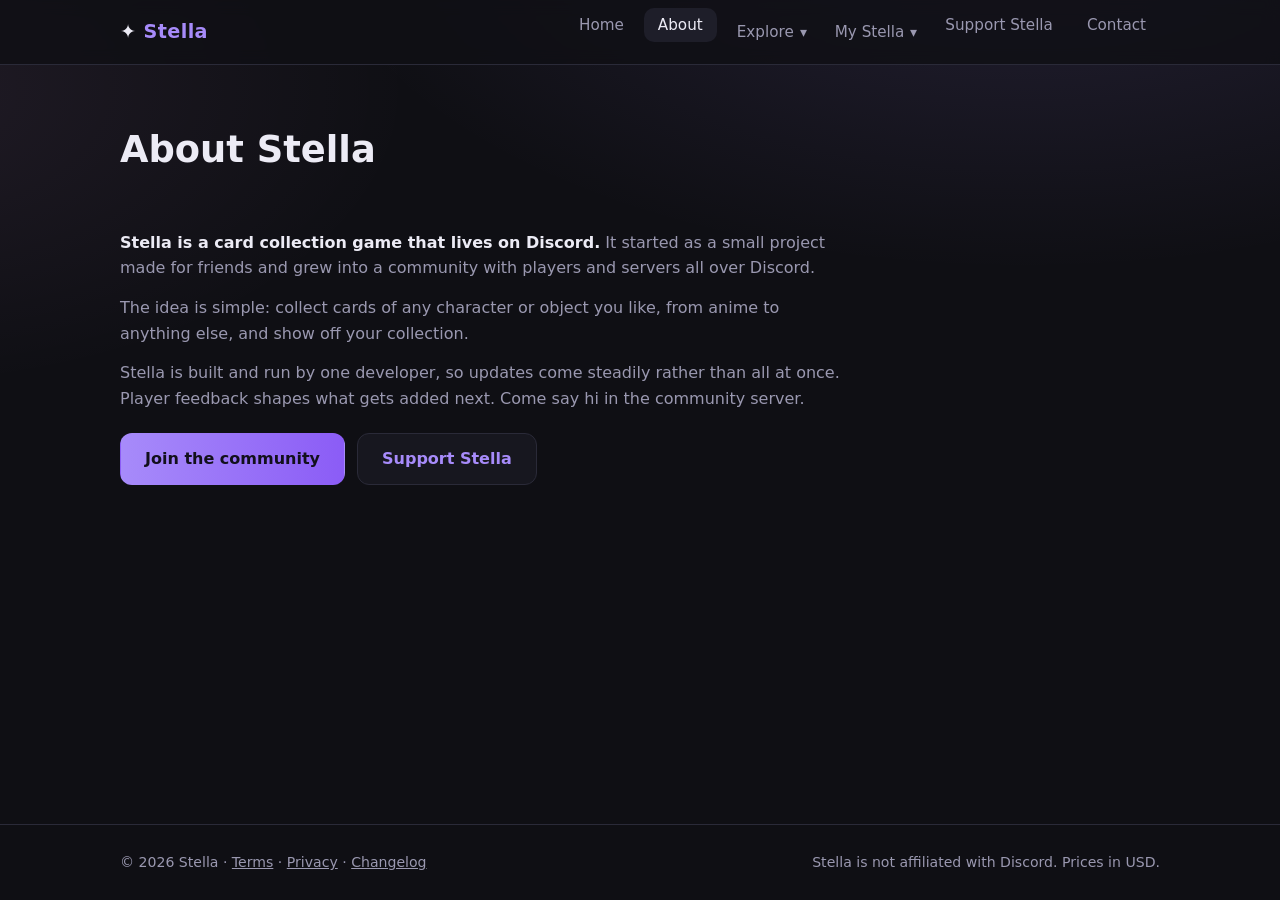
==== about.html @ 1bbbe1de "Changelog page, Explore nav, footer link, policy wording for clan management and public pages Co-Aut" ====
<!DOCTYPE html>
<html lang="en">
<head>
<meta charset="utf-8">
<meta name="viewport" content="width=device-width, initial-scale=1">
<title>About — Stella</title>
<meta name="description" content="About Stella, a card collection game on Discord.">
<meta name="theme-color" content="#0f0f14">
<link rel="stylesheet" href="styles.css">
</head>
<body>
<header><div class="wrap nav">
  <a class="brand" href="index.html">✦ <span>Stella</span></a>
  <nav><ul><li><a class="link" href="index.html">Home</a></li><li><a class="link active" href="about.html">About</a></li><li class="dd"><a class="link" href="characters.html" data-app="characters.html">Explore</a><button class="caret" type="button" aria-label="Explore menu" aria-expanded="false">▾</button><ul class="menu"><li><a href="characters.html" data-app="characters.html">🔎 Characters</a></li><li><a href="events.html" data-app="events.html">🎉 Events</a></li><li><a href="clans.html" data-app="clans.html">🛡️ Clans</a></li><li><a href="stats.html" data-app="stats.html">📊 Stats &amp; leaderboards</a></li></ul></li><li class="dd"><a class="link" href="account.html" data-app="account.html">My Stella</a><button class="caret" type="button" aria-label="My Stella menu" aria-expanded="false">▾</button><ul class="menu"><li><a href="account.html" data-app="account.html">📊 My stats</a></li><li><a href="cards.html" data-app="cards.html">🃏 My cards</a></li><li><a href="albums.html" data-app="albums.html">📚 Albums</a></li><li><a href="home.html" data-app="home.html">🏠 My home</a></li><li><a href="achievements.html" data-app="achievements.html">🏆 Achievements</a></li><li><a href="clan.html" data-app="clan.html">🛡️ My clan</a></li></ul></li><li><a class="link" href="support.html">Support Stella</a></li><li><a class="link" href="contact.html">Contact</a></li></ul></nav>
</div></header>

<div class="wrap">
  <div class="page-title"><h1>About Stella</h1></div>
  <section class="prose">
    <p><strong>Stella is a card collection game that lives on Discord.</strong> It started as a small project made for friends and grew into a community with players and servers all over Discord.</p>
    <p>The idea is simple: collect cards of any character or object you like, from anime to anything else, and show off your collection.</p>
    <p>Stella is built and run by one developer, so updates come steadily rather than all at once. Player feedback shapes what gets added next. Come say hi in the community server.</p>
    <div class="btns" style="justify-content:flex-start;margin-top:22px">
      <a class="btn primary" data-link="discordInvite" href="#">Join the community</a>
      <a class="btn" href="support.html">Support Stella</a>
    </div>
  </section>
</div>

<footer><div class="wrap">
  <span>© <script>document.write(new Date().getFullYear())</script> Stella · <a href="terms.html">Terms</a> · <a href="privacy.html">Privacy</a> · <a href="changelog.html">Changelog</a></span>
  <span>Stella is not affiliated with Discord. Prices in USD.</span>
</div></footer>
<script src="config.js"></script>
<script src="main.js"></script>
</body>
</html>
---- styles.css ----
:root {
  --bg: #0f0f14;
  --panel: #17171f;
  --panel-2: #1e1e29;
  --line: #2a2a38;
  --text: #ecebf5;
  --muted: #9a98b0;
  --accent: #a78bfa;
  --accent-2: #f0abfc;
  --radius: 16px;
}
* { box-sizing: border-box; margin: 0; padding: 0; }
html { scroll-behavior: smooth; }
body {
  font-family: system-ui, -apple-system, "Segoe UI", Roboto, sans-serif;
  background:
    radial-gradient(1200px 600px at 80% -10%, rgba(167,139,250,.14), transparent 60%),
    radial-gradient(900px 500px at -10% 10%, rgba(240,171,252,.08), transparent 60%),
    var(--bg);
  color: var(--text);
  line-height: 1.6;
  min-height: 100vh;
  display: flex;
  flex-direction: column;
}
a { color: var(--accent); text-decoration: none; }
a:hover { text-decoration: underline; }
.wrap { width: min(1040px, 92%); margin: 0 auto; }

/* header */
header { border-bottom: 1px solid var(--line); background: rgba(15,15,20,.8); backdrop-filter: blur(8px); position: sticky; top: 0; z-index: 10; }
.nav { display: flex; align-items: center; justify-content: space-between; height: 64px; }
.brand { font-weight: 700; font-size: 1.2rem; color: var(--text); letter-spacing: .02em; }
.brand span { color: var(--accent); }
.nav ul { display: flex; gap: 6px; list-style: none; }
.nav a.link { color: var(--muted); padding: 8px 14px; border-radius: 10px; font-size: .95rem; }
.nav a.link:hover { color: var(--text); background: var(--panel); text-decoration: none; }
.nav a.link.active { color: var(--text); background: var(--panel-2); }

/* hero */
.hero { padding: 90px 0 60px; text-align: center; }
.hero h1 { font-size: clamp(2.4rem, 6vw, 4rem); line-height: 1.1; margin-bottom: 18px; }
.hero h1 em { font-style: normal; background: linear-gradient(90deg, var(--accent), var(--accent-2)); -webkit-background-clip: text; background-clip: text; color: transparent; }
.hero p { color: var(--muted); font-size: 1.15rem; max-width: 620px; margin: 0 auto 30px; }
.btns { display: flex; gap: 12px; justify-content: center; flex-wrap: wrap; }
.btn {
  display: inline-block; padding: 12px 24px; border-radius: 12px; font-weight: 600; font-size: 1rem;
  border: 1px solid var(--line); background: var(--panel); color: var(--text); cursor: pointer; font-family: inherit;
}
.btn:hover { text-decoration: none; border-color: var(--accent); }
.btn.primary { background: linear-gradient(90deg, var(--accent), #8b5cf6); border-color: transparent; color: #12101c; }
.btn.primary:hover { filter: brightness(1.1); }

/* sections */
section { padding: 40px 0; }
h2 { font-size: 1.7rem; margin-bottom: 8px; }
.sub { color: var(--muted); margin-bottom: 26px; }
.grid { display: grid; gap: 16px; grid-template-columns: repeat(auto-fit, minmax(240px, 1fr)); }
.card { background: var(--panel); border: 1px solid var(--line); border-radius: var(--radius); padding: 24px; }
.card h3 { margin-bottom: 6px; font-size: 1.1rem; }
.card p { color: var(--muted); font-size: .95rem; }
.page-title { padding: 56px 0 10px; }
.page-title h1 { font-size: 2.3rem; }
.prose p { color: var(--muted); margin-bottom: 14px; max-width: 720px; }
.prose p strong { color: var(--text); }

/* support */
.toggle { display: inline-flex; background: var(--panel); border: 1px solid var(--line); border-radius: 12px; padding: 4px; margin-bottom: 26px; }
.toggle button { background: none; border: 0; color: var(--muted); padding: 10px 22px; border-radius: 9px; font-size: .98rem; font-weight: 600; cursor: pointer; font-family: inherit; }
.toggle button.on { background: var(--panel-2); color: var(--text); }
.tier { display: flex; flex-direction: column; }
.tier .price { font-size: 2rem; font-weight: 700; margin: 8px 0 4px; }
.tier .price small { font-size: .9rem; color: var(--muted); font-weight: 500; }
.tier ul { list-style: none; margin: 14px 0 20px; color: var(--muted); font-size: .93rem; flex: 1; }
.tier li { padding: 5px 0 5px 22px; position: relative; }
.tier li::before { content: "✦"; position: absolute; left: 0; color: var(--accent); font-size: .8rem; top: 8px; }
.tier .btn { text-align: center; }
.hidden { display: none !important; }
.note { background: var(--panel); border: 1px dashed var(--line); border-radius: 12px; padding: 14px 18px; color: var(--muted); font-size: .9rem; margin-top: 22px; }
.note strong { color: var(--text); }
.custom { display: flex; gap: 8px; align-items: center; margin-top: 8px; }
.custom input { flex: 1; min-width: 0; background: var(--bg); border: 1px solid var(--line); color: var(--text); border-radius: 10px; padding: 11px 12px; font-size: 1rem; font-family: inherit; }

/* footer */
footer { margin-top: auto; border-top: 1px solid var(--line); padding: 26px 0; color: var(--muted); font-size: .88rem; }
footer .wrap { display: flex; justify-content: space-between; flex-wrap: wrap; gap: 10px; }

@media (max-width: 560px) {
  .nav { height: auto; padding: 10px 0; flex-direction: column; gap: 6px; }
  .hero { padding: 56px 0 36px; }
}

/* stats + account */
.tiles { display: grid; gap: 12px; grid-template-columns: repeat(auto-fit, minmax(150px, 1fr)); margin-bottom: 8px; }
.tile { background: var(--panel); border: 1px solid var(--line); border-radius: var(--radius); padding: 18px; }
.tile b { display: block; font-size: 1.7rem; }
.tile span { color: var(--muted); font-size: .9rem; }
.board { width: 100%; border-collapse: collapse; }
.board td { padding: 9px 6px; border-bottom: 1px solid var(--line); }
.board tr:last-child td { border-bottom: 0; }
.board td:first-child { width: 44px; color: var(--muted); }
.board td:last-child { text-align: right; font-weight: 600; }
.profile { display: flex; align-items: center; gap: 16px; margin-bottom: 18px; }
.profile img { border-radius: 50%; background: var(--panel); }
.cardgrid { display: grid; gap: 12px; grid-template-columns: repeat(auto-fill, minmax(150px, 1fr)); margin-top: 16px; }
.mc { background: var(--panel); border: 1px solid var(--line); border-radius: 12px; overflow: hidden; }
.mc img { width: 100%; aspect-ratio: 3/4; object-fit: cover; display: block; background: var(--panel-2); }
.mc div { padding: 8px 10px; font-size: .85rem; }
.mc small { color: var(--muted); display: block; }
.pager { display: flex; gap: 14px; align-items: center; justify-content: center; margin-top: 18px; color: var(--muted); }
.pager .btn[disabled] { opacity: .4; cursor: default; }

/* legal pages */
.prose h2 { font-size: 1.25rem; margin: 30px 0 10px; }
.prose ul, .prose ol { color: var(--muted); max-width: 720px; margin: 0 0 14px 22px; }
.prose li { margin-bottom: 8px; }
.prose li strong { color: var(--text); }
.prose a { color: var(--accent); }
.prose table { border-collapse: collapse; max-width: 720px; width: 100%; margin: 0 0 14px; color: var(--muted); font-size: .95rem; }
.prose th, .prose td { text-align: left; padding: 9px 12px; border-bottom: 1px solid var(--line); vertical-align: top; }
.prose th { color: var(--text); }
.updated { color: var(--muted); font-size: .9rem; margin-top: 6px; }
footer a { color: inherit; text-decoration: underline; }
code { background: var(--panel-2); border: 1px solid var(--line); border-radius: 6px; padding: 1px 6px; font-size: .88em; }
.cmd { margin: 4px 0 0; }
.btn.soon { opacity: .55; cursor: not-allowed; pointer-events: none; }

.nav li.dd { position: relative; display: flex; align-items: center; }
.nav .caret { background: none; border: 0; color: var(--muted); cursor: pointer; font-size: .85rem; padding: 8px 8px 8px 0; margin-left: -8px; }
.nav .caret:hover { color: var(--text); }
.nav ul.menu { display: none; position: absolute; top: 100%; left: 0; min-width: 190px; flex-direction: column; gap: 2px; padding: 8px; margin-top: 4px;
  background: var(--panel); border: 1px solid var(--line); border-radius: 12px; z-index: 30; box-shadow: 0 10px 30px rgba(0,0,0,.45); }
.nav ul.menu::before { content: ""; position: absolute; left: 0; right: 0; top: -14px; height: 14px; }
.nav li.dd:hover > ul.menu, .nav li.dd:focus-within > ul.menu, .nav li.dd.open > ul.menu { display: flex; }
.nav ul.menu a { display: block; color: var(--muted); padding: 8px 12px; border-radius: 8px; font-size: .92rem; white-space: nowrap; }
.nav ul.menu a:hover { color: var(--text); background: var(--panel-2); text-decoration: none; }
.nav ul.menu a.on { color: var(--text); background: var(--panel-2); }
@media (max-width: 720px) { .nav ul.menu { position: static; margin-top: 6px; box-shadow: none; } .nav li.dd { flex-wrap: wrap; justify-content: center; }
  .nav li.dd:hover > ul.menu, .nav li.dd:focus-within > ul.menu { display: none; } .nav li.dd.open > ul.menu { display: flex; } }

.prose ul { color: var(--muted); max-width: 720px; margin: 0 0 14px 22px; }
.prose li { margin-bottom: 8px; }
.prose li b, .prose li code { color: var(--text); }
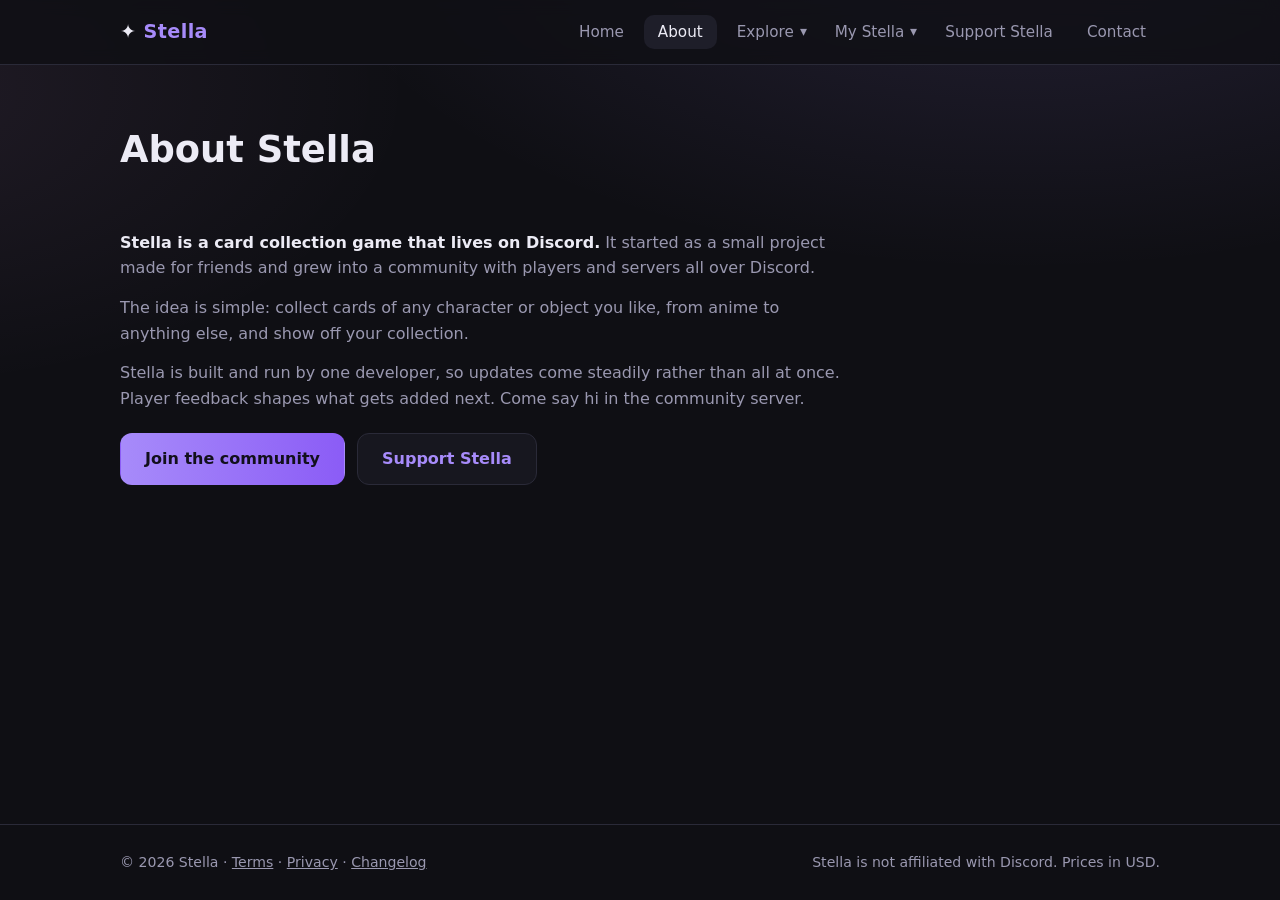
==== commit dd1ac016: "Home page redesign with live widgets, Explore menu additions, nav alignment, changelog Co-Authored-B" ====
--- a/about.html
+++ b/about.html
@@ -11,7 +11,7 @@
 <body>
 <header><div class="wrap nav">
   <a class="brand" href="index.html">✦ <span>Stella</span></a>
-  <nav><ul><li><a class="link" href="index.html">Home</a></li><li><a class="link active" href="about.html">About</a></li><li class="dd"><a class="link" href="characters.html" data-app="characters.html">Explore</a><button class="caret" type="button" aria-label="Explore menu" aria-expanded="false">▾</button><ul class="menu"><li><a href="characters.html" data-app="characters.html">🔎 Characters</a></li><li><a href="events.html" data-app="events.html">🎉 Events</a></li><li><a href="clans.html" data-app="clans.html">🛡️ Clans</a></li><li><a href="stats.html" data-app="stats.html">📊 Stats &amp; leaderboards</a></li></ul></li><li class="dd"><a class="link" href="account.html" data-app="account.html">My Stella</a><button class="caret" type="button" aria-label="My Stella menu" aria-expanded="false">▾</button><ul class="menu"><li><a href="account.html" data-app="account.html">📊 My stats</a></li><li><a href="cards.html" data-app="cards.html">🃏 My cards</a></li><li><a href="albums.html" data-app="albums.html">📚 Albums</a></li><li><a href="home.html" data-app="home.html">🏠 My home</a></li><li><a href="achievements.html" data-app="achievements.html">🏆 Achievements</a></li><li><a href="clan.html" data-app="clan.html">🛡️ My clan</a></li></ul></li><li><a class="link" href="support.html">Support Stella</a></li><li><a class="link" href="contact.html">Contact</a></li></ul></nav>
+  <nav><ul><li><a class="link" href="index.html">Home</a></li><li><a class="link active" href="about.html">About</a></li><li class="dd"><a class="link" href="characters.html" data-app="characters.html">Explore</a><button class="caret" type="button" aria-label="Explore menu" aria-expanded="false">▾</button><ul class="menu"><li><a href="characters.html" data-app="characters.html">🔎 Characters</a></li><li><a href="series.html" data-app="series.html">📚 Series</a></li><li><a href="events.html" data-app="events.html">🎉 Events</a></li><li><a href="clans.html" data-app="clans.html">🛡️ Clans</a></li><li><a href="commands.html" data-app="commands.html">⌨️ Commands</a></li><li><a href="stats.html" data-app="stats.html">📊 Stats &amp; leaderboards</a></li></ul></li><li class="dd"><a class="link" href="account.html" data-app="account.html">My Stella</a><button class="caret" type="button" aria-label="My Stella menu" aria-expanded="false">▾</button><ul class="menu"><li><a href="account.html" data-app="account.html">📊 My stats</a></li><li><a href="cards.html" data-app="cards.html">🃏 My cards</a></li><li><a href="albums.html" data-app="albums.html">📚 Albums</a></li><li><a href="home.html" data-app="home.html">🏠 My home</a></li><li><a href="achievements.html" data-app="achievements.html">🏆 Achievements</a></li><li><a href="clan.html" data-app="clan.html">🛡️ My clan</a></li></ul></li><li><a class="link" href="support.html">Support Stella</a></li><li><a class="link" href="contact.html">Contact</a></li></ul></nav>
 </div></header>
 
 <div class="wrap">
--- a/styles.css
+++ b/styles.css
@@ -141,3 +141,26 @@
 .prose ul { color: var(--muted); max-width: 720px; margin: 0 0 14px 22px; }
 .prose li { margin-bottom: 8px; }
 .prose li b, .prose li code { color: var(--text); }
+.nav ul { align-items: center; }
+.nav .caret { line-height: 1; }
+
+.mosaic { display: flex; gap: 10px; justify-content: center; margin: 44px auto 0; max-width: 980px; }
+.mosaic img { width: calc((100% - 80px) / 9); min-width: 0; aspect-ratio: 3/4; object-fit: cover; border-radius: 10px; border: 1px solid var(--line); background: var(--panel); transition: transform .2s; }
+.mosaic img:nth-child(odd) { transform: translateY(10px); }
+.mosaic img:hover { transform: translateY(-4px); }
+@media (max-width: 720px) { .mosaic img:nth-child(n+6) { display: none; } .mosaic img { width: calc((100% - 40px) / 5); } }
+.steps { display: grid; gap: 16px; grid-template-columns: repeat(auto-fit, minmax(240px, 1fr)); }
+.step { background: var(--panel); border: 1px solid var(--line); border-radius: var(--radius); padding: 24px; }
+.step i { display: inline-grid; place-items: center; width: 34px; height: 34px; border-radius: 50%; background: linear-gradient(90deg, var(--accent), var(--accent-2)); color: #12101c; font-style: normal; font-weight: 800; margin-bottom: 12px; }
+.step h3 { margin-bottom: 6px; }
+.step p { color: var(--muted); font-size: .95rem; }
+code { background: var(--panel-2); border: 1px solid var(--line); border-radius: 6px; padding: 1px 6px; font-size: .88em; }
+.two { display: grid; gap: 16px; grid-template-columns: repeat(auto-fit, minmax(300px, 1fr)); }
+.cmdgrid { grid-template-columns: repeat(auto-fit, minmax(210px, 1fr)); }
+.cta { text-align: center; padding: 40px 0 20px; }
+.cta .sub { margin-bottom: 18px; }
+.board { width: 100%; border-collapse: collapse; margin-top: 8px; }
+.board td { padding: 7px 4px; border-bottom: 1px solid var(--line); font-size: .93rem; }
+.board td:last-child { text-align: right; color: var(--muted); }
+.evline { color: var(--muted); font-size: .92rem; margin-top: 4px; }
+section > h2 { margin-bottom: 14px; }
